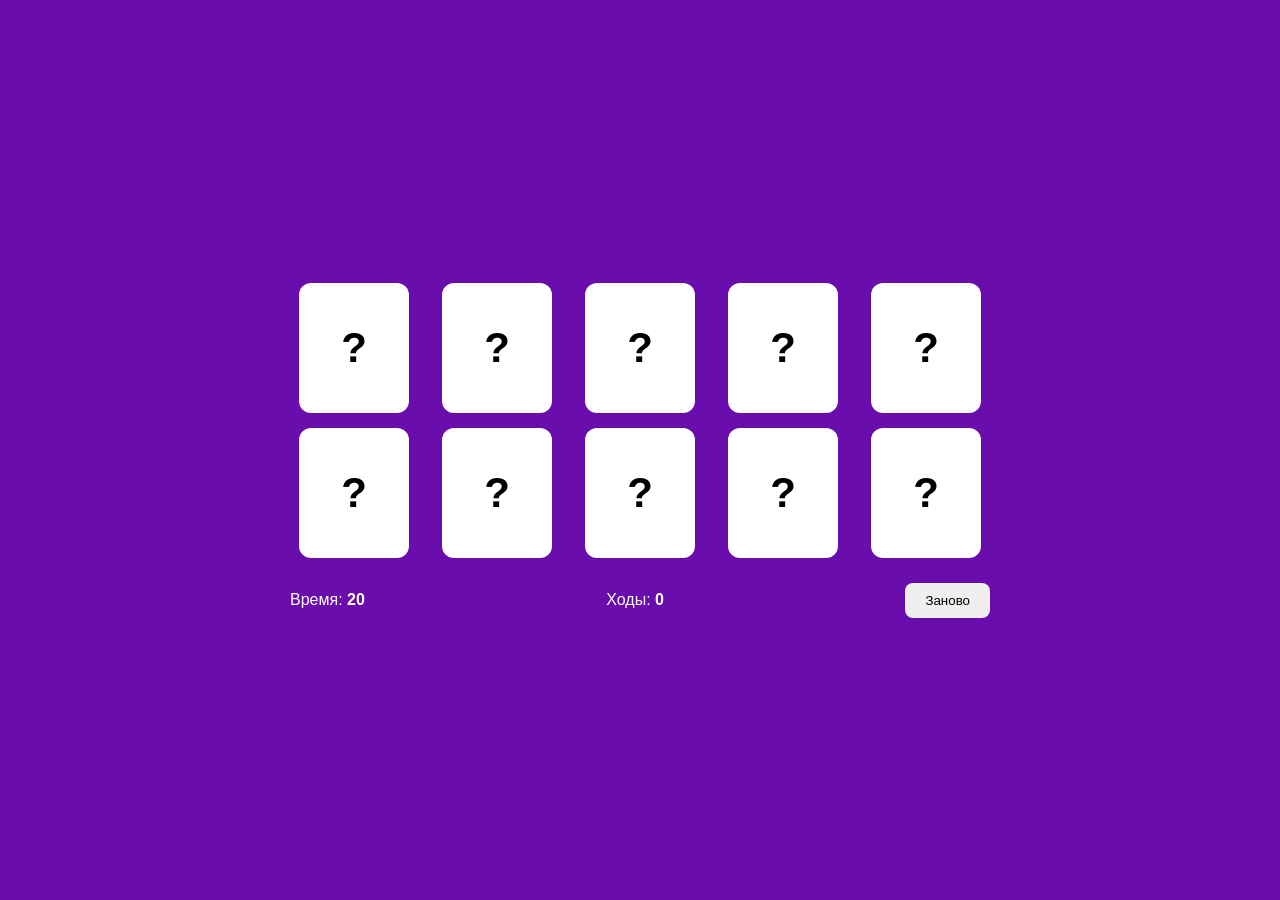
==== index.html @ 048a2eeb "Update index.html" ====
<!DOCTYPE html>
<html lang="ru">
<head>
<meta charset="UTF-8">
<meta name="viewport" content="width=device-width, initial-scale=1.0">
<title>Memory Game</title>
<link rel="stylesheet" href="./style.css">
</head>
<body>
<div class="wrapper">
<ul class="cards">
<li class="card">
<div class="view front-view">?</div>
<div class="view back-view"
<img src="" alt=""</div> </li>
<li class="card"><div class="view front-view">?</div>
<div class="view back-view"><img src=""></div></li>
<li class="card"><div class="view front-view">?</div>
<div class="view back-view"><img src=""></div></li> 
<li class="card"><div class="view front-view">?</div>
<div class="view back-view"><img src=""></div></li> 
<li class="card"><div class="view front-view">?</div>
<div class="view back-view"><img src=""></div></li> <li class="card"><div class="view front-view">?</div><div class="view back-view"><img src=""></div></li> <li class="card"><div class="view front-view">?</div><div class="view back-view"><img src=""></div></li> <li class="card"><div class="view front-view">?</div><div class="view back-view"><img src=""></div></li> <li class="card"><div class="view front-view">?</div><div class="view back-view"><img src=""></div></li> <li class="card"><div class="view front-view">?</div><div class="view back-view"><img src=""></div></li> </ul> 
<div class="details"> <p class="time">Время: <b>20</b></p> <p class="flips">Ходы: <b>0</b></p> 
<button>Заново</button> </div> </div> 
<script src="./script.js"></script>
</body>
</html>
---- style.css ----
*{
    margin:0;
    padding:0;
    box-sizing:border-box;
}

body{
    min-height:100vh;
    display:flex;
    justify-content:center;
    align-items:center;
    background:#6a0dad;
    font-family:Arial,sans-serif;
}

.wrapper{
    width:700px;
}

.cards{
    display:grid;
    grid-template-columns:repeat(5,1fr);
    gap:15px;
    list-style:none;
    justify-items:center;
}

.card{
     position:relative;
    width:110px;
    height:130px;
    cursor:pointer;
    transform-style:preserve-3d;
    transition:transform .35s;
}

.view{
    position:absolute;
    width:100%;
    height:100%;
    background:#fff;
    border-radius:12px;
    display:flex;
    justify-content:center;
    align-items:center;
    backface-visibility:hidden;
}

.front-view{
    font-size:42px;
    font-weight:bold;
}

.back-view{
    transform:rotateY(180deg);
}

.back-view img{
    width:100%;
    height:100%;
    object-fit:contain;
}

.card.flip{
    transform:rotateY(180deg);
}

.card.shake{
    animation:shake .35s ease-in-out 2;
}

@keyframes shake{
    0%,100%{
        transform:translateX(0) rotateY(180deg);
    }
    25%{
        transform:translateX(-10px) rotateY(180deg);
    }
    75%{
        transform:translateX(10px) rotateY(180deg);
    }
}

.details{
    margin-top:25px;
    color:#fff;
    display:flex;
    justify-content:space-between;
    align-items:center;
}

button{
    padding:10px 20px;
    border:none;
    border-radius:8px;
    cursor:pointer;
}
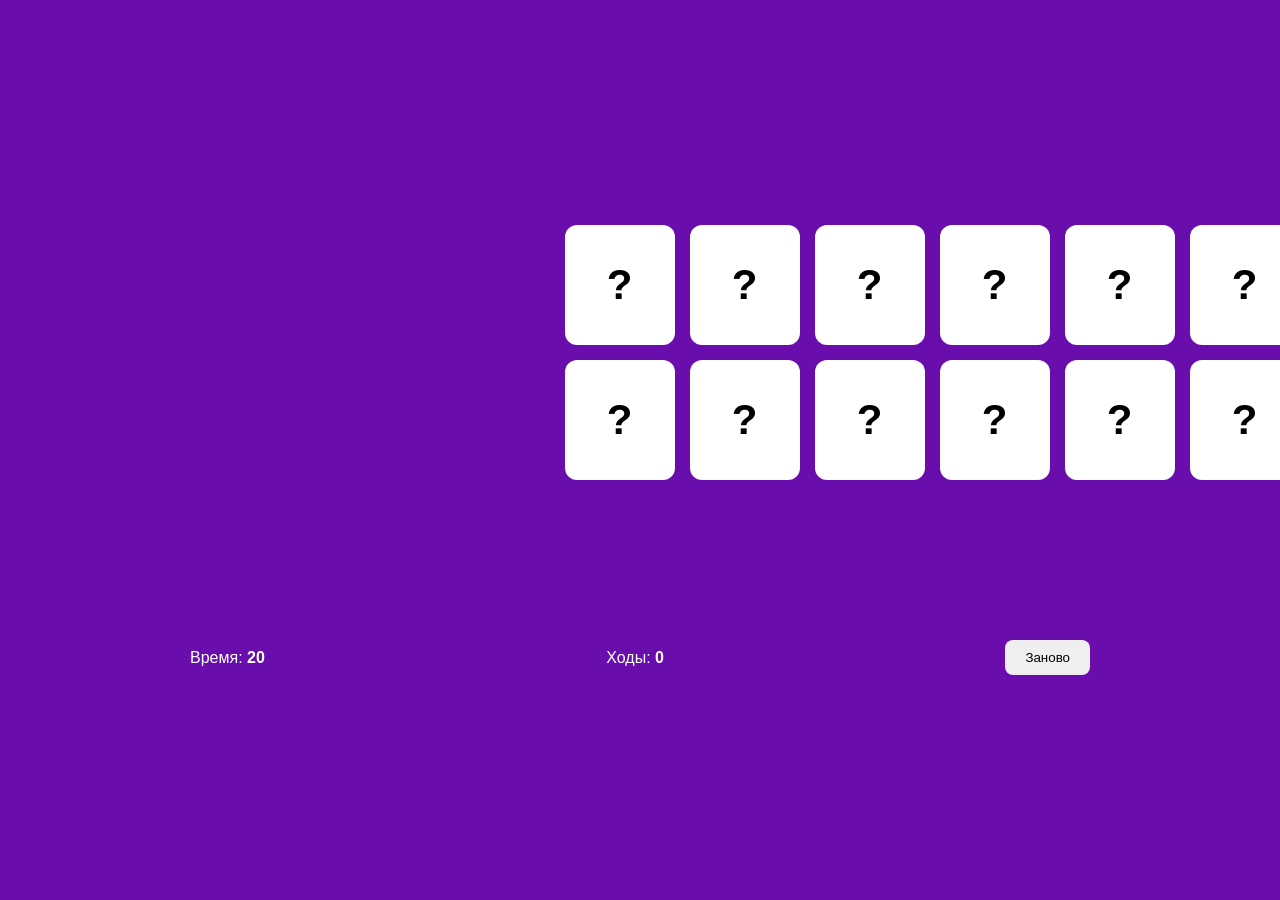
==== commit 448dbb6c: "Update index.html" ====
--- a/index.html
+++ b/index.html
@@ -13,14 +13,27 @@
 <div class="view front-view">?</div>
 <div class="view back-view"
 <img src="" alt=""</div> </li>
-<li class="card"><div class="view front-view">?</div>
-<div class="view back-view"><img src=""></div></li>
-<li class="card"><div class="view front-view">?</div>
-<div class="view back-view"><img src=""></div></li> 
-<li class="card"><div class="view front-view">?</div>
-<div class="view back-view"><img src=""></div></li> 
-<li class="card"><div class="view front-view">?</div>
-<div class="view back-view"><img src=""></div></li> <li class="card"><div class="view front-view">?</div><div class="view back-view"><img src=""></div></li> <li class="card"><div class="view front-view">?</div><div class="view back-view"><img src=""></div></li> <li class="card"><div class="view front-view">?</div><div class="view back-view"><img src=""></div></li> <li class="card"><div class="view front-view">?</div><div class="view back-view"><img src=""></div></li> <li class="card"><div class="view front-view">?</div><div class="view back-view"><img src=""></div></li> </ul> 
+<li class="card"><div class="view front-view">?</div> <div class="view back-view"><img src=""></div></li>
+<li class="card"><div class="view front-view">?</div><div class="view back-view"><img src=""></div></li> 
+<li class="card"><div class="view front-view">?</div><div class="view back-view"><img src=""></div></li> 
+<li class="card"><div class="view front-view">?</div><div class="view back-view"><img src=""></div></li>
+  <li class="card"><div class="view front-view">?</div><div class="view back-view"><img src=""></div></li>
+  <li class="card"><div class="view front-view">?</div><div class="view back-view"><img src=""></div></li>
+  <li class="card"><div class="view front-view">?</div><div class="view back-view"><img src=""></div></li>
+  <li class="card"><div class="view front-view">?</div><div class="view back-view"><img src=""></div></li>
+  <li class="card"><div class="view front-view">?</div><div class="view back-view"><img src=""></div></li>
+<li class="card"><div class="view front-view">?</div> <div class="view back-view"><img src=""></div></li>
+<li class="card"><div class="view front-view">?</div><div class="view back-view"><img src=""></div></li> 
+<li class="card"><div class="view front-view">?</div><div class="view back-view"><img src=""></div></li> 
+<li class="card"><div class="view front-view">?</div><div class="view back-view"><img src=""></div></li>
+  <li class="card"><div class="view front-view">?</div><div class="view back-view"><img src=""></div></li>
+  <li class="card"><div class="view front-view">?</div><div class="view back-view"><img src=""></div></li>
+  <li class="card"><div class="view front-view">?</div><div class="view back-view"><img src=""></div></li>
+  <li class="card"><div class="view front-view">?</div><div class="view back-view"><img src=""></div></li>
+  <li class="card"><div class="view front-view">?</div><div class="view back-view"><img src=""></div></li>
+    <li class="card"><div class="view front-view">?</div><div class="view back-view"><img src=""></div></li>
+  <li class="card"><div class="view front-view">?</div><div class="view back-view"><img src=""></div></li>
+</ul> 
 <div class="details"> <p class="time">Время: <b>20</b></p> <p class="flips">Ходы: <b>0</b></p> 
 <button>Заново</button> </div> </div> 
 <script src="./script.js"></script>
--- a/style.css
+++ b/style.css
@@ -1,97 +1 @@
-*{
-    margin:0;
-    padding:0;
-    box-sizing:border-box;
-}
-
-body{
-    min-height:100vh;
-    display:flex;
-    justify-content:center;
-    align-items:center;
-    background:#6a0dad;
-    font-family:Arial,sans-serif;
-}
-
-.wrapper{
-    width:700px;
-}
-
-.cards{
-    display:grid;
-    grid-template-columns:repeat(5,1fr);
-    gap:15px;
-    list-style:none;
-    justify-items:center;
-}
-
-.card{
-     position:relative;
-    width:110px;
-    height:130px;
-    cursor:pointer;
-    transform-style:preserve-3d;
-    transition:transform .35s;
-}
-
-.view{
-    position:absolute;
-    width:100%;
-    height:100%;
-    background:#fff;
-    border-radius:12px;
-    display:flex;
-    justify-content:center;
-    align-items:center;
-    backface-visibility:hidden;
-}
-
-.front-view{
-    font-size:42px;
-    font-weight:bold;
-}
-
-.back-view{
-    transform:rotateY(180deg);
-}
-
-.back-view img{
-    width:100%;
-    height:100%;
-    object-fit:contain;
-}
-
-.card.flip{
-    transform:rotateY(180deg);
-}
-
-.card.shake{
-    animation:shake .35s ease-in-out 2;
-}
-
-@keyframes shake{
-    0%,100%{
-        transform:translateX(0) rotateY(180deg);
-    }
-    25%{
-        transform:translateX(-10px) rotateY(180deg);
-    }
-    75%{
-        transform:translateX(10px) rotateY(180deg);
-    }
-}
-
-.details{
-    margin-top:25px;
-    color:#fff;
-    display:flex;
-    justify-content:space-between;
-    align-items:center;
-}
-
-button{
-    padding:10px 20px;
-    border:none;
-    border-radius:8px;
-    cursor:pointer;
-}
+*{ margin:0; padding:0; box-sizing:border-box; } body{ min-height:100vh; display:flex; justify-content:center; align-items:center; background:#6a0dad; font-family:Arial,sans-serif; } .wrapper{ width:900px; } .cards{ display:grid; grid-template-columns:repeat(10,1fr); gap:15px; list-style:none; } .card{ position:relative; width:110px; height:120px; cursor:pointer; transform-style:preserve-3d; transition:transform .35s; } .view{ position:absolute; width:100%; height:100%; background:#fff; border-radius:12px; display:flex; justify-content:center; align-items:center; backface-visibility:hidden; } .front-view{ font-size:42px; font-weight:bold; } .back-view{ transform:rotateY(180deg); } .back-view img{ width:100%; height:100%; object-fit:contain; } .card.flip{ transform:rotateY(180deg); } .card.shake{ animation:shake .35s ease-in-out 2; } @keyframes shake{ 0%,100%{ transform:translateX(0) rotateY(180deg); } 25%{ transform:translateX(-10px) rotateY(180deg); } 75%{ transform:translateX(10px) rotateY(180deg); } } .details{ margin-top:25px; color:#fff; display:flex; justify-content:space-between; align-items:center; } button{ padding:10px 20px; border:none; border-radius:8px; cursor:pointer; }
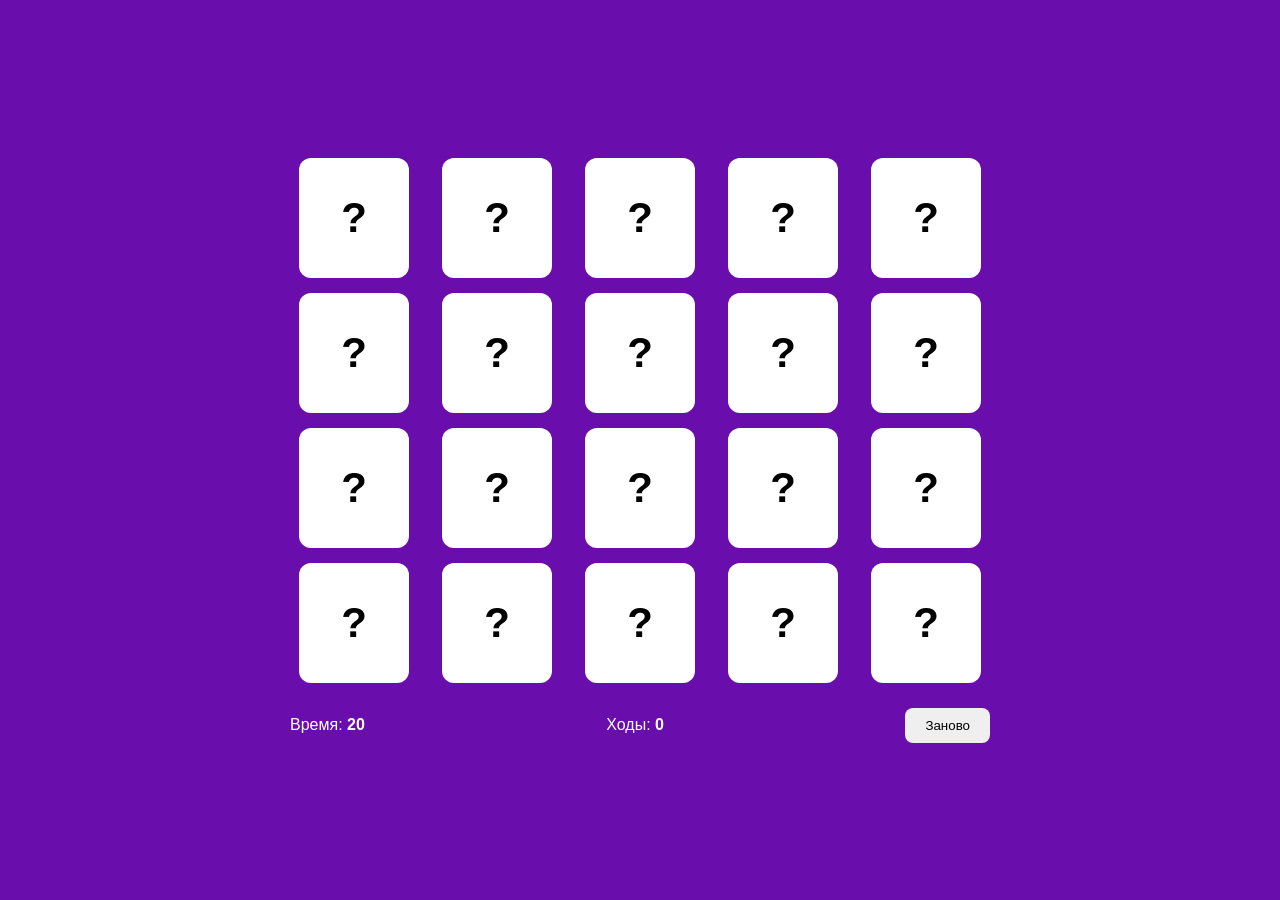
==== commit 0eda0de2: "Update index.html" ====
--- a/index.html
+++ b/index.html
@@ -14,7 +14,6 @@
 <div class="view back-view"
 <img src="" alt=""</div> </li>
 <li class="card"><div class="view front-view">?</div> <div class="view back-view"><img src=""></div></li>
-<li class="card"><div class="view front-view">?</div><div class="view back-view"><img src=""></div></li> 
 <li class="card"><div class="view front-view">?</div><div class="view back-view"><img src=""></div></li> 
 <li class="card"><div class="view front-view">?</div><div class="view back-view"><img src=""></div></li>
   <li class="card"><div class="view front-view">?</div><div class="view back-view"><img src=""></div></li>
--- a/style.css
+++ b/style.css
@@ -1 +1,7 @@
-*{ margin:0; padding:0; box-sizing:border-box; } body{ min-height:100vh; display:flex; justify-content:center; align-items:center; background:#6a0dad; font-family:Arial,sans-serif; } .wrapper{ width:900px; } .cards{ display:grid; grid-template-columns:repeat(10,1fr); gap:15px; list-style:none; } .card{ position:relative; width:110px; height:120px; cursor:pointer; transform-style:preserve-3d; transition:transform .35s; } .view{ position:absolute; width:100%; height:100%; background:#fff; border-radius:12px; display:flex; justify-content:center; align-items:center; backface-visibility:hidden; } .front-view{ font-size:42px; font-weight:bold; } .back-view{ transform:rotateY(180deg); } .back-view img{ width:100%; height:100%; object-fit:contain; } .card.flip{ transform:rotateY(180deg); } .card.shake{ animation:shake .35s ease-in-out 2; } @keyframes shake{ 0%,100%{ transform:translateX(0) rotateY(180deg); } 25%{ transform:translateX(-10px) rotateY(180deg); } 75%{ transform:translateX(10px) rotateY(180deg); } } .details{ margin-top:25px; color:#fff; display:flex; justify-content:space-between; align-items:center; } button{ padding:10px 20px; border:none; border-radius:8px; cursor:pointer; }
+*{ margin:0; padding:0; box-sizing:border-box; } body{ min-height:100vh; display:flex; justify-content:center; align-items:center; background:#6a0dad; font-family:Arial,sans-serif; } .wrapper{ width:700px; } .cards{
+    display:grid;
+    grid-template-columns:repeat(5,1fr);
+    gap:15px;
+    list-style:none;
+    justify-items:center;
+} .card{ position:relative; width:110px; height:120px; cursor:pointer; transform-style:preserve-3d; transition:transform .35s; } .view{ position:absolute; width:100%; height:100%; background:#fff; border-radius:12px; display:flex; justify-content:center; align-items:center; backface-visibility:hidden; } .front-view{ font-size:42px; font-weight:bold; } .back-view{ transform:rotateY(180deg); } .back-view img{ width:100%; height:100%; object-fit:contain; } .card.flip{ transform:rotateY(180deg); } .card.shake{ animation:shake .35s ease-in-out 2; } @keyframes shake{ 0%,100%{ transform:translateX(0) rotateY(180deg); } 25%{ transform:translateX(-10px) rotateY(180deg); } 75%{ transform:translateX(10px) rotateY(180deg); } } .details{ margin-top:25px; color:#fff; display:flex; justify-content:space-between; align-items:center; } button{ padding:10px 20px; border:none; border-radius:8px; cursor:pointer; }
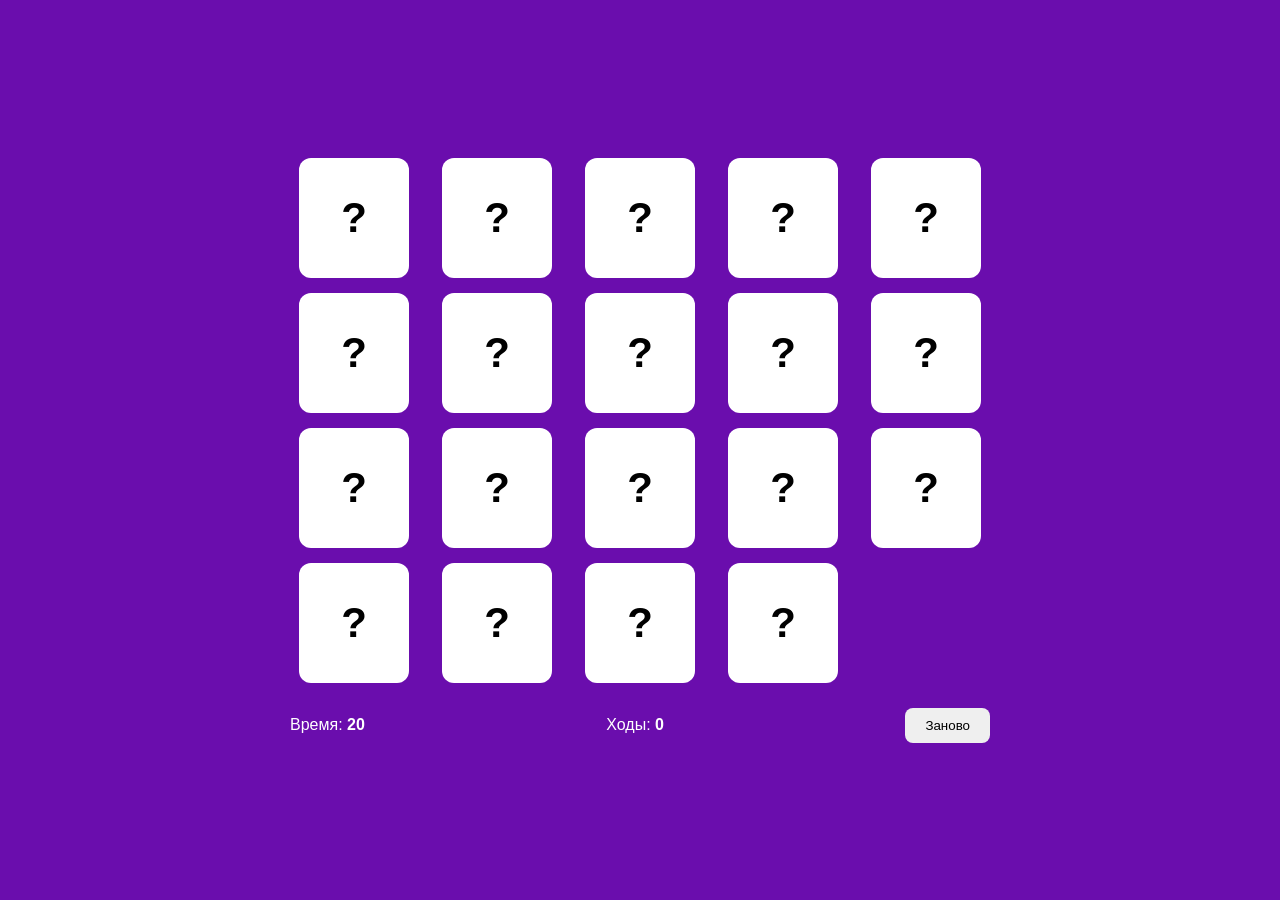
==== commit 94da42c6: "Update index.html" ====
--- a/index.html
+++ b/index.html
@@ -15,7 +15,6 @@
 <img src="" alt=""</div> </li>
 <li class="card"><div class="view front-view">?</div> <div class="view back-view"><img src=""></div></li>
 <li class="card"><div class="view front-view">?</div><div class="view back-view"><img src=""></div></li> 
-<li class="card"><div class="view front-view">?</div><div class="view back-view"><img src=""></div></li>
   <li class="card"><div class="view front-view">?</div><div class="view back-view"><img src=""></div></li>
   <li class="card"><div class="view front-view">?</div><div class="view back-view"><img src=""></div></li>
   <li class="card"><div class="view front-view">?</div><div class="view back-view"><img src=""></div></li>
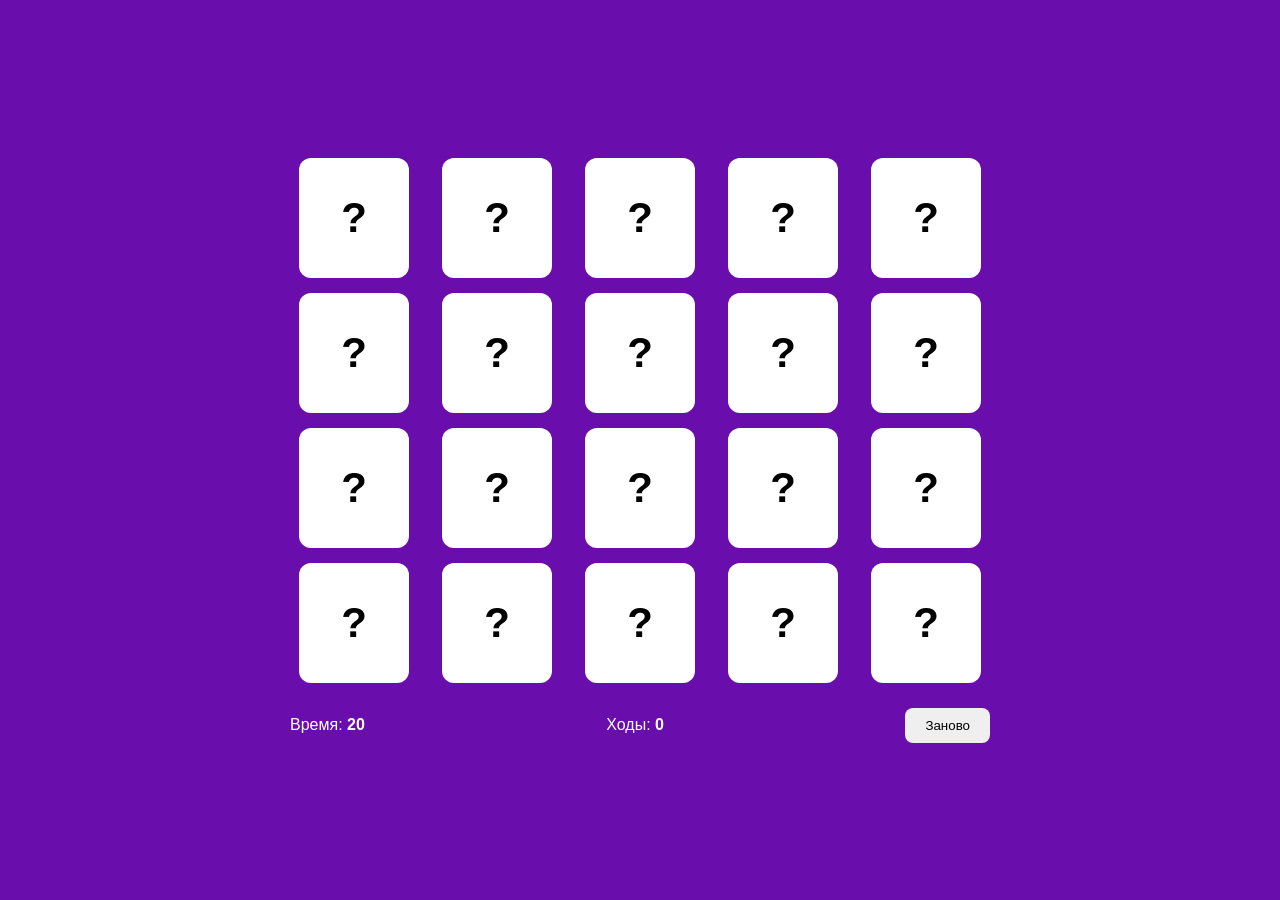
==== commit e7033e0c: "Update index.html" ====
--- a/index.html
+++ b/index.html
@@ -21,6 +21,7 @@
   <li class="card"><div class="view front-view">?</div><div class="view back-view"><img src=""></div></li>
   <li class="card"><div class="view front-view">?</div><div class="view back-view"><img src=""></div></li>
 <li class="card"><div class="view front-view">?</div> <div class="view back-view"><img src=""></div></li>
+    <li class="card"><div class="view front-view">?</div><div class="view back-view"><img src=""></div></li>
 <li class="card"><div class="view front-view">?</div><div class="view back-view"><img src=""></div></li> 
 <li class="card"><div class="view front-view">?</div><div class="view back-view"><img src=""></div></li> 
 <li class="card"><div class="view front-view">?</div><div class="view back-view"><img src=""></div></li>
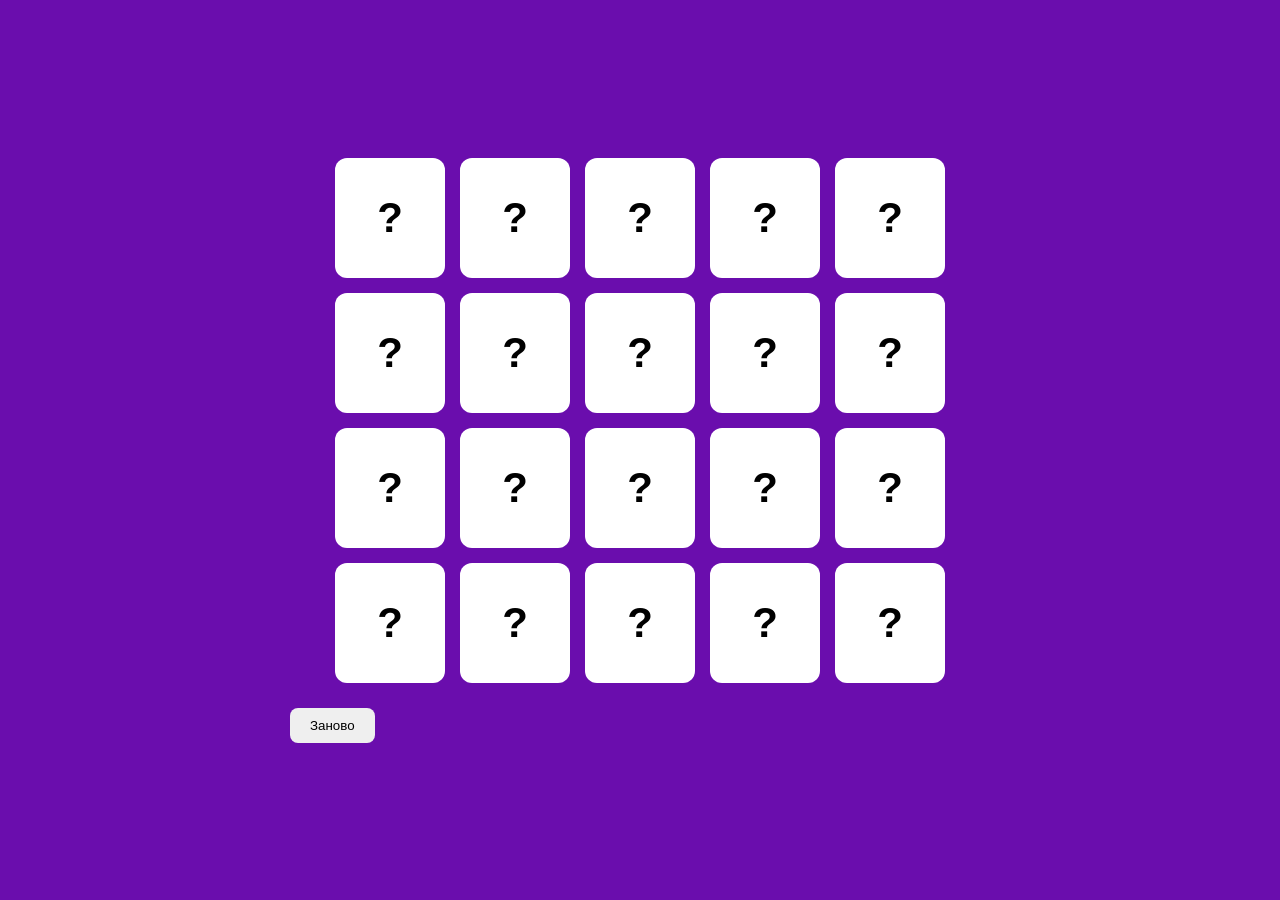
==== commit 8b2a8c3c: "Update index.html" ====
--- a/index.html
+++ b/index.html
@@ -3,37 +3,38 @@
 <head>
 <meta charset="UTF-8">
 <meta name="viewport" content="width=device-width, initial-scale=1.0">
-<title>Memory Game</title>
+<title>Пуховей 2026 | Догонялки</title>
 <link rel="stylesheet" href="./style.css">
 </head>
 <body>
 <div class="wrapper">
 <ul class="cards">
-<li class="card">
-<div class="view front-view">?</div>
-<div class="view back-view"
-<img src="" alt=""</div> </li>
-<li class="card"><div class="view front-view">?</div> <div class="view back-view"><img src=""></div></li>
-<li class="card"><div class="view front-view">?</div><div class="view back-view"><img src=""></div></li> 
-  <li class="card"><div class="view front-view">?</div><div class="view back-view"><img src=""></div></li>
-  <li class="card"><div class="view front-view">?</div><div class="view back-view"><img src=""></div></li>
-  <li class="card"><div class="view front-view">?</div><div class="view back-view"><img src=""></div></li>
-  <li class="card"><div class="view front-view">?</div><div class="view back-view"><img src=""></div></li>
-  <li class="card"><div class="view front-view">?</div><div class="view back-view"><img src=""></div></li>
-<li class="card"><div class="view front-view">?</div> <div class="view back-view"><img src=""></div></li>
-    <li class="card"><div class="view front-view">?</div><div class="view back-view"><img src=""></div></li>
-<li class="card"><div class="view front-view">?</div><div class="view back-view"><img src=""></div></li> 
-<li class="card"><div class="view front-view">?</div><div class="view back-view"><img src=""></div></li> 
-<li class="card"><div class="view front-view">?</div><div class="view back-view"><img src=""></div></li>
-  <li class="card"><div class="view front-view">?</div><div class="view back-view"><img src=""></div></li>
-  <li class="card"><div class="view front-view">?</div><div class="view back-view"><img src=""></div></li>
-  <li class="card"><div class="view front-view">?</div><div class="view back-view"><img src=""></div></li>
-  <li class="card"><div class="view front-view">?</div><div class="view back-view"><img src=""></div></li>
-  <li class="card"><div class="view front-view">?</div><div class="view back-view"><img src=""></div></li>
-    <li class="card"><div class="view front-view">?</div><div class="view back-view"><img src=""></div></li>
-  <li class="card"><div class="view front-view">?</div><div class="view back-view"><img src=""></div></li>
-</ul> 
-<div class="details"> <p class="time">Время: <b>20</b></p> <p class="flips">Ходы: <b>0</b></p> 
+<li class="card"><div class="view front-view">?</div><div class="view back-view"><img src="" alt=""></div></li>
+<li class="card"><div class="view front-view">?</div><div class="view back-view"><img src="" alt=""></div></li>
+<li class="card"><div class="view front-view">?</div><div class="view back-view"><img src="" alt=""></div></li>
+<li class="card"><div class="view front-view">?</div><div class="view back-view"><img src="" alt=""></div></li>
+<li class="card"><div class="view front-view">?</div><div class="view back-view"><img src="" alt=""></div></li>
+
+<li class="card"><div class="view front-view">?</div><div class="view back-view"><img src="" alt=""></div></li>
+<li class="card"><div class="view front-view">?</div><div class="view back-view"><img src="" alt=""></div></li>
+<li class="card"><div class="view front-view">?</div><div class="view back-view"><img src="" alt=""></div></li>
+<li class="card"><div class="view front-view">?</div><div class="view back-view"><img src="" alt=""></div></li>
+<li class="card"><div class="view front-view">?</div><div class="view back-view"><img src="" alt=""></div></li>
+
+<li class="card"><div class="view front-view">?</div><div class="view back-view"><img src="" alt=""></div></li>
+<li class="card"><div class="view front-view">?</div><div class="view back-view"><img src="" alt=""></div></li>
+<li class="card"><div class="view front-view">?</div><div class="view back-view"><img src="" alt=""></div></li>
+<li class="card"><div class="view front-view">?</div><div class="view back-view"><img src="" alt=""></div></li>
+<li class="card"><div class="view front-view">?</div><div class="view back-view"><img src="" alt=""></div></li>
+
+<li class="card"><div class="view front-view">?</div><div class="view back-view"><img src="" alt=""></div></li>
+<li class="card"><div class="view front-view">?</div><div class="view back-view"><img src="" alt=""></div></li>
+<li class="card"><div class="view front-view">?</div><div class="view back-view"><img src="" alt=""></div></li>
+<li class="card"><div class="view front-view">?</div><div class="view back-view"><img src="" alt=""></div></li>
+<li class="card"><div class="view front-view">?</div><div class="view back-view"><img src="" alt=""></div></li>
+
+</ul>
+<div class="details">
 <button>Заново</button> </div> </div> 
 <script src="./script.js"></script>
 </body>
--- a/style.css
+++ b/style.css
@@ -1,7 +1,7 @@
 *{ margin:0; padding:0; box-sizing:border-box; } body{ min-height:100vh; display:flex; justify-content:center; align-items:center; background:#6a0dad; font-family:Arial,sans-serif; } .wrapper{ width:700px; } .cards{
     display:grid;
-    grid-template-columns:repeat(5,1fr);
+    grid-template-columns:repeat(5,110px);
     gap:15px;
     list-style:none;
-    justify-items:center;
+    justify-content:center;
 } .card{ position:relative; width:110px; height:120px; cursor:pointer; transform-style:preserve-3d; transition:transform .35s; } .view{ position:absolute; width:100%; height:100%; background:#fff; border-radius:12px; display:flex; justify-content:center; align-items:center; backface-visibility:hidden; } .front-view{ font-size:42px; font-weight:bold; } .back-view{ transform:rotateY(180deg); } .back-view img{ width:100%; height:100%; object-fit:contain; } .card.flip{ transform:rotateY(180deg); } .card.shake{ animation:shake .35s ease-in-out 2; } @keyframes shake{ 0%,100%{ transform:translateX(0) rotateY(180deg); } 25%{ transform:translateX(-10px) rotateY(180deg); } 75%{ transform:translateX(10px) rotateY(180deg); } } .details{ margin-top:25px; color:#fff; display:flex; justify-content:space-between; align-items:center; } button{ padding:10px 20px; border:none; border-radius:8px; cursor:pointer; }
